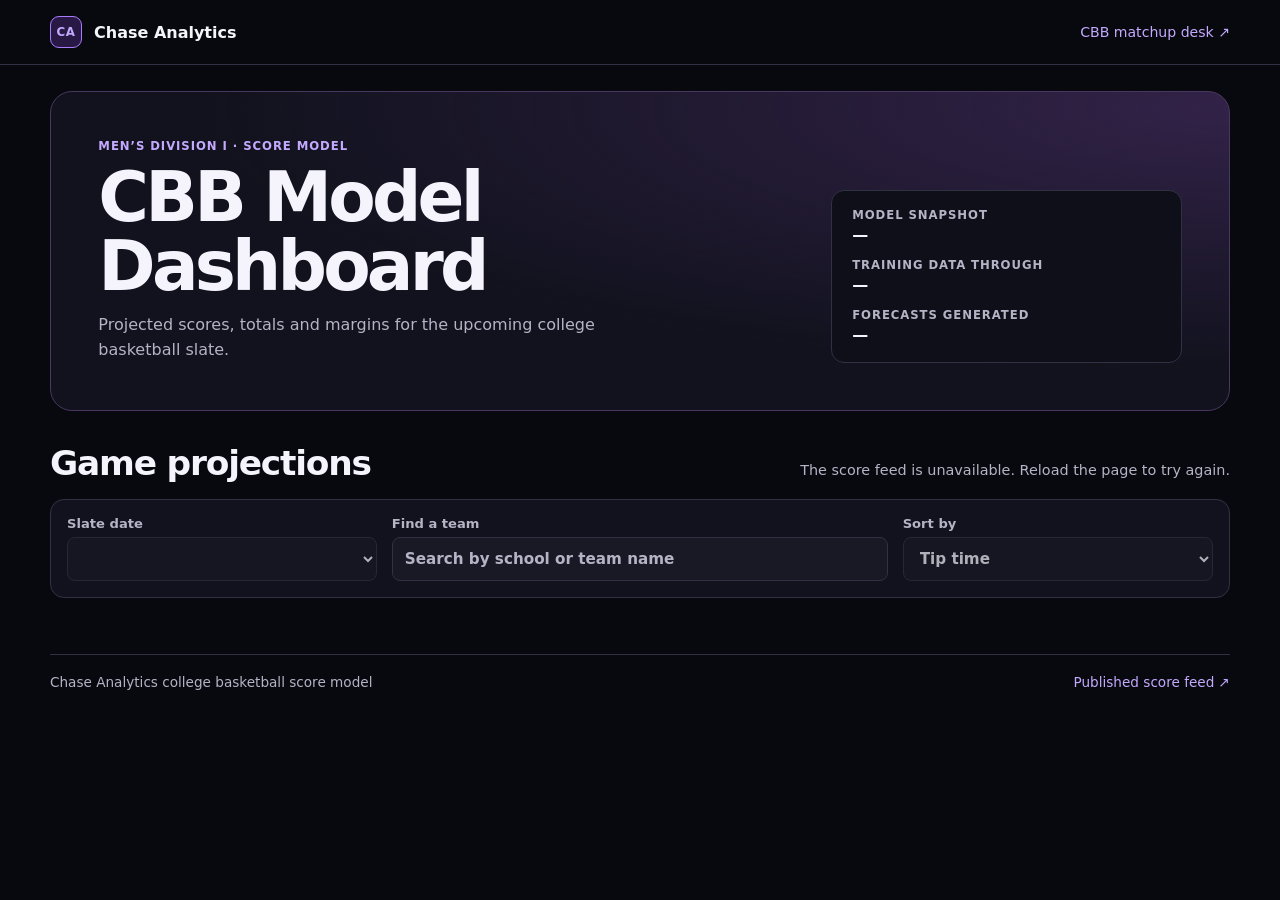
==== docs/index.html @ d7c50610 "Add standalone CBB model dashboard" ====
<!doctype html>
<html lang="en">
<head>
  <meta charset="utf-8">
  <meta name="viewport" content="width=device-width, initial-scale=1">
  <meta name="description" content="Chase Analytics men's college basketball score projections by slate date.">
  <title>CBB Model Dashboard | Chase Analytics</title>
  <link rel="stylesheet" href="./dashboard.css">
  <script type="module" src="./dashboard.js"></script>
</head>
<body>
  <header class="site-header">
    <div class="shell header-content">
      <a class="brand" href="https://chase-analytics.com/">
        <span class="brand-mark" aria-hidden="true">CA</span> Chase Analytics
      </a>
      <a class="header-link" href="https://chase-analytics.com/cbb/">CBB matchup desk <span aria-hidden="true">↗</span></a>
    </div>
  </header>

  <main class="shell">
    <section class="hero" aria-labelledby="page-title">
      <div>
        <p class="eyebrow">Men’s Division I · Score model</p>
        <h1 id="page-title">CBB Model<br class="hero-break"> Dashboard</h1>
        <p class="hero-description">Projected scores, totals and margins for the upcoming college basketball slate.</p>
      </div>
      <dl class="snapshot">
        <div><dt>Model snapshot</dt><dd id="snapshot-date">—</dd></div>
        <div><dt>Training data through</dt><dd id="training-date">—</dd></div>
        <div><dt>Forecasts generated</dt><dd id="generated-time">—</dd></div>
      </dl>
    </section>

    <section class="board" aria-labelledby="board-title">
      <div class="board-heading">
        <h2 id="board-title">Game projections</h2>
        <p id="board-status" role="status">Loading the published score feed…</p>
      </div>
      <noscript><p>Enable JavaScript to view the published score feed.</p></noscript>

      <fieldset class="filters" id="filters" disabled>
        <legend class="sr-only">Filter game projections</legend>
        <label for="slate-date">Slate date
          <select id="slate-date"></select>
        </label>
        <label for="team-search">Find a team
          <input id="team-search" type="search" placeholder="Search by school or team name" autocomplete="off">
        </label>
        <label for="sort-order">Sort by
          <select id="sort-order">
            <option value="time">Tip time</option>
            <option value="margin">Largest model margin</option>
            <option value="total">Highest projected total</option>
          </select>
        </label>
      </fieldset>

      <div class="games" id="games"></div>
    </section>
  </main>

  <footer class="shell site-footer">
    <p id="method-note">Chase Analytics college basketball score model</p>
    <a href="https://github.com/Alphakiller1/cbb-model-board">Published score feed <span aria-hidden="true">↗</span></a>
  </footer>

  <template id="game-card">
    <article class="game">
      <time class="tip"></time>
      <h3 class="sr-only"></h3>
      <div class="teams">
        <div class="team" data-side="away">
          <div class="logo"><img alt="" width="34" height="34" loading="lazy" decoding="async"></div>
          <div><div class="team-name"></div><div class="team-record"></div></div>
          <strong class="score"></strong>
        </div>
        <div class="team" data-side="home">
          <div class="logo"><img alt="" width="34" height="34" loading="lazy" decoding="async"></div>
          <div><div class="team-name"></div><div class="team-record"></div></div>
          <strong class="score"></strong>
        </div>
      </div>
      <dl class="game-summary">
        <div><dt>Projected total</dt><dd class="total"></dd></div>
        <div><dt>Model margin</dt><dd class="margin"></dd></div>
      </dl>
      <a class="matchup-link">Explore matchup <span aria-hidden="true">↗</span></a>
    </article>
  </template>
</body>
</html>
---- docs/dashboard.css ----
:root {
  color-scheme: dark;
  --background: #08090f;
  --surface: #11121d;
  --raised: #181925;
  --line: #303142;
  --text: #f5f4fc;
  --muted: #b5b3c5;
  --accent: #c4aaff;
  font-family: "DM Sans", system-ui, -apple-system, sans-serif;
  color: var(--text);
  background: var(--background);
}

*, *::before, *::after { box-sizing: border-box; }
body { margin: 0; }
a { color: var(--accent); text-decoration: none; }
a:hover { text-decoration: underline; }
:focus-visible { outline: 2px solid var(--accent); outline-offset: 3px; }
button, input, select { font: inherit; }
h1, h2, h3, p, dl, dd { margin: 0; }

.shell { width: min(1180px, calc(100% - 3rem)); margin-inline: auto; }
.site-header { border-bottom: 1px solid var(--line); }
.header-content {
  display: flex;
  align-items: center;
  justify-content: space-between;
  gap: 1rem;
  min-height: 4rem;
}
.brand { display: flex; align-items: center; gap: .75rem; color: var(--text); font-weight: 750; }
.brand-mark {
  display: grid;
  place-items: center;
  width: 2rem;
  height: 2rem;
  border: 1px solid #a97bff;
  border-radius: 9px;
  color: var(--accent);
  background: #271943;
  font-size: .74rem;
  letter-spacing: .04em;
}
.header-link { font-size: .88rem; }

.hero {
  display: grid;
  grid-template-columns: minmax(0, 1fr) minmax(16rem, .5fr);
  align-items: end;
  gap: 2rem;
  padding: clamp(1.45rem, 3.7vw, 3rem);
  margin: 1.6rem 0 2rem;
  border: 1px solid #493760;
  border-radius: 22px;
  background: radial-gradient(ellipse at 100% 5%, #322248 0%, transparent 62%), var(--surface);
}
.eyebrow, .tip, .snapshot dt, .game-summary dt {
  font-size: .73rem;
  font-weight: 700;
  letter-spacing: .08em;
  text-transform: uppercase;
}
.eyebrow, .tip { color: var(--accent); }
h1 {
  margin: .65rem 0 .8rem;
  font-size: clamp(2.2rem, 5.4vw, 4.4rem);
  line-height: .99;
  letter-spacing: -.055em;
}
.hero-description { max-width: 32rem; color: var(--muted); line-height: 1.55; }
.snapshot {
  display: grid;
  gap: .85rem;
  padding: 1.1rem 1.25rem;
  border: 1px solid var(--line);
  border-radius: 13px;
  background: #0e0f18;
}
.snapshot dt, .game-summary dt { color: var(--muted); }
.snapshot dd { margin-top: .2rem; font-weight: 650; font-variant-numeric: tabular-nums; }

.board-heading { display: flex; align-items: baseline; justify-content: space-between; gap: .6rem 1rem; flex-wrap: wrap; }
h2 { font-size: clamp(1.5rem, 3vw, 2.15rem); letter-spacing: -.035em; }
#board-status { color: var(--muted); font-size: .9rem; }
.filters {
  display: grid;
  grid-template-columns: minmax(0, 1fr) minmax(0, 1.6fr) minmax(0, 1fr);
  gap: .9rem;
  padding: 1rem;
  margin: 1rem 0;
  border: 1px solid var(--line);
  border-radius: 14px;
  background: var(--surface);
}
.filters label { color: var(--muted); font-size: .82rem; font-weight: 650; }
.filters input, .filters select {
  display: block;
  width: 100%;
  min-height: 2.75rem;
  padding: .6rem .75rem;
  margin-top: .35rem;
  border: 1px solid var(--line);
  border-radius: 8px;
  background: var(--raised);
  color: var(--text);
  font-size: .95rem;
}
.filters input::placeholder { color: var(--muted); }

.games { display: grid; grid-template-columns: repeat(3, minmax(0, 1fr)); gap: 1rem; }
.game {
  display: flex;
  flex-direction: column;
  gap: .85rem;
  min-width: 0;
  padding: 1rem;
  border: 1px solid var(--line);
  border-radius: 14px;
  background: var(--surface);
}
.teams { display: grid; gap: .65rem; }
.team { display: grid; grid-template-columns: auto minmax(0, 1fr) auto; align-items: center; gap: .6rem; }
.logo {
  display: grid;
  place-items: center;
  width: 2.4rem;
  height: 2.4rem;
  border-radius: 8px;
  background: #e8e7f1;
}
.logo img { object-fit: contain; }
.team-name { font-weight: 700; line-height: 1.2; overflow-wrap: anywhere; }
.team-record { color: var(--muted); margin-top: .15rem; font-size: .75rem; }
.score { font-size: 1.45rem; letter-spacing: -.025em; font-variant-numeric: tabular-nums; }
.game-summary {
  display: grid;
  grid-template-columns: .85fr 1.15fr;
  gap: .5rem;
  margin-top: auto;
  padding: .7rem;
  border-radius: 8px;
  background: var(--raised);
}
.game-summary dt { font-size: .65rem; letter-spacing: .045em; }
.game-summary dd { margin-top: .25rem; font-weight: 700; font-variant-numeric: tabular-nums; }
.matchup-link { align-self: start; font-size: .84rem; font-weight: 650; }
.site-footer {
  display: flex;
  flex-wrap: wrap;
  justify-content: space-between;
  gap: .75rem 1rem;
  padding: 1.2rem 0 2rem;
  margin-top: 2.5rem;
  border-top: 1px solid var(--line);
  color: var(--muted);
  font-size: .85rem;
}
.sr-only {
  position: absolute;
  width: 1px;
  height: 1px;
  margin: -1px;
  padding: 0;
  overflow: hidden;
  clip-path: inset(50%);
  white-space: nowrap;
}

@media (max-width: 960px) {
  .games { grid-template-columns: repeat(2, minmax(0, 1fr)); }
}

@media (max-width: 660px) {
  .shell { width: calc(100% - 2rem); }
  .hero { grid-template-columns: 1fr; gap: 1rem; margin: 1rem 0 1.5rem; }
  .hero-break { display: none; }
  .snapshot { grid-template-columns: 1fr 1fr; gap: .65rem .8rem; padding: .8rem; }
  .snapshot div:last-child { grid-column: 1 / -1; }
  .snapshot dt { font-size: .65rem; }
  .snapshot dd { font-size: .9rem; }
  .filters, .games { grid-template-columns: 1fr; }
  .filters input, .filters select { font-size: 1rem; }
}
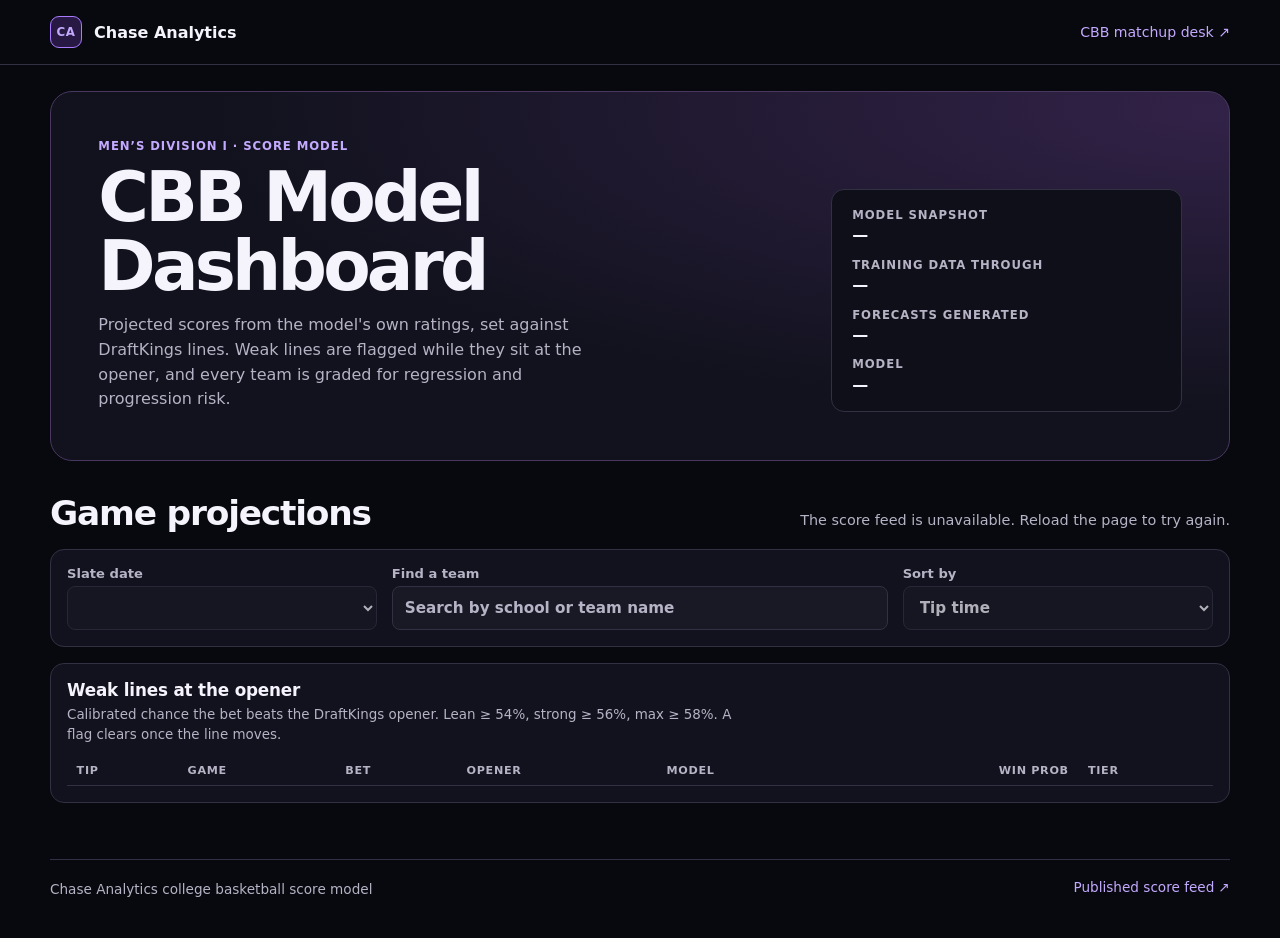
==== commit 2c74d67d: "Show v2 model lines, opener edges and regression risk on the dashboard Each game card now sets the m" ====
--- a/docs/index.html
+++ b/docs/index.html
@@ -3,7 +3,7 @@
 <head>
   <meta charset="utf-8">
   <meta name="viewport" content="width=device-width, initial-scale=1">
-  <meta name="description" content="Chase Analytics men's college basketball score projections by slate date.">
+  <meta name="description" content="Chase Analytics men's college basketball model: projections against DraftKings lines, opener edges, and regression and progression risk.">
   <title>CBB Model Dashboard | Chase Analytics</title>
   <link rel="stylesheet" href="./dashboard.css">
   <script type="module" src="./dashboard.js"></script>
@@ -23,12 +23,13 @@
       <div>
         <p class="eyebrow">Men’s Division I · Score model</p>
         <h1 id="page-title">CBB Model<br class="hero-break"> Dashboard</h1>
-        <p class="hero-description">Projected scores, totals and margins for the upcoming college basketball slate.</p>
+        <p class="hero-description">Projected scores from the model's own ratings, set against DraftKings lines. Weak lines are flagged while they sit at the opener, and every team is graded for regression and progression risk.</p>
       </div>
       <dl class="snapshot">
         <div><dt>Model snapshot</dt><dd id="snapshot-date">—</dd></div>
         <div><dt>Training data through</dt><dd id="training-date">—</dd></div>
         <div><dt>Forecasts generated</dt><dd id="generated-time">—</dd></div>
+        <div><dt>Model</dt><dd id="model-name">—</dd></div>
       </dl>
     </section>
 
@@ -52,16 +53,78 @@
             <option value="time">Tip time</option>
             <option value="margin">Largest model margin</option>
             <option value="total">Highest projected total</option>
+            <option value="edge">Strongest opener edge</option>
           </select>
         </label>
       </fieldset>
 
+      <section class="panel" id="weak-lines" aria-labelledby="weak-title" hidden>
+        <div class="panel-heading">
+          <h3 id="weak-title">Weak lines at the opener</h3>
+          <p class="panel-note">Calibrated chance the bet beats the DraftKings opener. Lean ≥ 54%, strong ≥ 56%, max ≥ 58%. A flag clears once the line moves.</p>
+        </div>
+        <div class="table-wrap">
+          <table class="data-table">
+            <thead><tr><th scope="col" class="col-tip">Tip</th><th scope="col">Game</th><th scope="col">Bet</th><th scope="col">Opener</th><th scope="col">Model</th><th scope="col" class="num">Win prob</th><th scope="col">Tier</th></tr></thead>
+            <tbody id="weak-rows"></tbody>
+          </table>
+        </div>
+        <p class="panel-empty" id="weak-empty" hidden>No line on this date is still at its opener with a flagged edge. Openers usually post the evening before.</p>
+      </section>
+
       <div class="games" id="games"></div>
+    </section>
+
+    <section class="board" id="risk" aria-labelledby="risk-title" hidden>
+      <div class="board-heading">
+        <h2 id="risk-title">Regression and progression</h2>
+        <p class="panel-note">Results is the opponent-adjusted margin per 100 possessions from actual points. Sustainable removes half of each game's three-point and free-throw make luck. Luck z is the gap in units of its sampling noise. Market vs model is the average of the DraftKings line minus the model's projection in the team's games, in points.</p>
+      </div>
+      <div class="risk-grid">
+        <div class="panel">
+          <h3>Regression risk</h3>
+          <p class="panel-note">Results ahead of the process. Expect the scoring margin to fall.</p>
+          <div class="table-wrap">
+            <table class="data-table">
+              <thead><tr><th scope="col">Team</th><th scope="col" class="num">G</th><th scope="col" class="num">Results</th><th scope="col" class="num">Sustainable</th><th scope="col" class="num">Luck z</th><th scope="col" class="num">Market vs model</th></tr></thead>
+              <tbody id="regression-rows"></tbody>
+            </table>
+          </div>
+        </div>
+        <div class="panel">
+          <h3>Progression</h3>
+          <p class="panel-note">Process ahead of the results. Expect the scoring margin to rise.</p>
+          <div class="table-wrap">
+            <table class="data-table">
+              <thead><tr><th scope="col">Team</th><th scope="col" class="num">G</th><th scope="col" class="num">Results</th><th scope="col" class="num">Sustainable</th><th scope="col" class="num">Luck z</th><th scope="col" class="num">Market vs model</th></tr></thead>
+              <tbody id="progression-rows"></tbody>
+            </table>
+          </div>
+        </div>
+      </div>
+    </section>
+
+    <section class="board" id="record" aria-labelledby="record-title" hidden>
+      <div class="board-heading">
+        <h2 id="record-title">How the opener edges held up</h2>
+        <p class="panel-note">Picks graded on games the model never saw. Tiers were set on 2024 and 2025; 2026 is the untouched holdout. Break-even at −110 is 52.4%. Spreads against the closing line are listed to show why moved lines get no flag.</p>
+      </div>
+      <div class="panel">
+        <div class="table-wrap">
+          <table class="data-table">
+            <thead><tr><th scope="col">Line</th><th scope="col">Tier</th><th scope="col" class="num">2024</th><th scope="col" class="num">2025</th><th scope="col" class="num">2026 holdout</th></tr></thead>
+            <tbody id="record-rows"></tbody>
+          </table>
+        </div>
+      </div>
     </section>
   </main>
 
   <footer class="shell site-footer">
-    <p id="method-note">Chase Analytics college basketball score model</p>
+    <div class="footer-notes">
+      <p id="method-note">Chase Analytics college basketball score model</p>
+      <p id="edge-policy"></p>
+    </div>
     <a href="https://github.com/Alphakiller1/cbb-model-board">Published score feed <span aria-hidden="true">↗</span></a>
   </footer>
 
@@ -85,6 +148,11 @@
         <div><dt>Projected total</dt><dd class="total"></dd></div>
         <div><dt>Model margin</dt><dd class="margin"></dd></div>
       </dl>
+      <dl class="lines" hidden>
+        <div><dt>Spread</dt><dd><span class="line-market"></span><span class="line-model"></span></dd></div>
+        <div><dt>Total</dt><dd><span class="total-market"></span><span class="total-model"></span></dd></div>
+      </dl>
+      <p class="edge-flags"></p>
       <a class="matchup-link">Explore matchup <span aria-hidden="true">↗</span></a>
     </article>
   </template>
--- a/docs/dashboard.css
+++ b/docs/dashboard.css
@@ -7,6 +7,9 @@
   --text: #f5f4fc;
   --muted: #b5b3c5;
   --accent: #c4aaff;
+  --good: #7fdca6;
+  --bad: #ff9a8f;
+  --gold: #e8c24a;
   font-family: "DM Sans", system-ui, -apple-system, sans-serif;
   color: var(--text);
   background: var(--background);
@@ -156,6 +159,81 @@
   color: var(--muted);
   font-size: .85rem;
 }
+.lines {
+  display: grid;
+  grid-template-columns: 1fr 1fr;
+  gap: .5rem;
+  padding: .6rem .7rem;
+  border: 1px solid var(--line);
+  border-radius: 8px;
+}
+.lines dt { color: var(--muted); font-size: .65rem; font-weight: 700; letter-spacing: .045em; text-transform: uppercase; }
+.lines dd { display: grid; gap: .1rem; margin-top: .25rem; font-size: .82rem; font-variant-numeric: tabular-nums; }
+.line-model, .total-model { color: var(--accent); font-weight: 650; }
+.edge-flags { display: grid; gap: .35rem; font-size: .82rem; }
+.edge-flags:empty { display: none; }
+.edge-flag { display: flex; align-items: center; gap: .45rem; flex-wrap: wrap; font-weight: 650; font-variant-numeric: tabular-nums; }
+.edge-move { color: var(--muted); }
+.edge-move.toward { color: var(--good); }
+
+.pill {
+  display: inline-block;
+  padding: .05rem .55rem;
+  border: 1px solid currentColor;
+  border-radius: 999px;
+  font-size: .7rem;
+  font-weight: 750;
+  letter-spacing: .05em;
+  text-transform: uppercase;
+  line-height: 1.5;
+}
+.pill-max { color: var(--good); background: #10271c; }
+.pill-strong { color: var(--good); }
+.pill-lean { color: var(--muted); }
+
+.panel {
+  display: grid;
+  gap: .75rem;
+  min-width: 0;
+  padding: 1rem;
+  margin: 0 0 1rem;
+  border: 1px solid var(--line);
+  border-radius: 14px;
+  background: var(--surface);
+}
+.panel-heading { display: grid; gap: .3rem; }
+.panel h3 { font-size: 1.05rem; letter-spacing: -.01em; }
+.panel-note { color: var(--muted); font-size: .84rem; line-height: 1.5; max-width: 78ch; }
+.panel-empty { color: var(--muted); font-size: .88rem; }
+.board + .board { margin-top: 2.5rem; }
+.board > .board-heading { margin-bottom: 1rem; }
+.risk-grid { display: grid; grid-template-columns: repeat(2, minmax(0, 1fr)); gap: 1rem; }
+.risk-grid .panel { margin: 0; }
+.table-wrap { overflow-x: auto; }
+.data-table { width: 100%; border-collapse: collapse; font-size: .84rem; font-variant-numeric: tabular-nums; }
+.data-table th {
+  padding: .45rem .6rem;
+  border-bottom: 1px solid var(--line);
+  color: var(--muted);
+  font-size: .7rem;
+  font-weight: 700;
+  letter-spacing: .06em;
+  text-align: left;
+  text-transform: uppercase;
+  white-space: nowrap;
+}
+.data-table td { padding: .5rem .6rem; border-bottom: 1px solid #1f2030; }
+.data-table tbody tr:last-child td { border-bottom: 0; }
+.data-table .num { text-align: right; white-space: nowrap; }
+.data-table .nowrap { white-space: nowrap; }
+.data-table .strong { font-weight: 700; }
+.data-table .game-cell { min-width: 9.5rem; }
+#risk > .board-heading, #record > .board-heading { flex-direction: column; align-items: flex-start; }
+.good { color: var(--good); }
+.bad { color: var(--bad); }
+.muted { color: var(--muted); }
+.footer-notes { display: grid; gap: .4rem; max-width: 78ch; line-height: 1.5; }
+
 .sr-only {
   position: absolute;
   width: 1px;
@@ -169,6 +247,7 @@
 
 @media (max-width: 960px) {
   .games { grid-template-columns: repeat(2, minmax(0, 1fr)); }
+  .risk-grid { grid-template-columns: 1fr; }
 }
 
 @media (max-width: 660px) {
@@ -176,7 +255,7 @@
   .hero { grid-template-columns: 1fr; gap: 1rem; margin: 1rem 0 1.5rem; }
   .hero-break { display: none; }
   .snapshot { grid-template-columns: 1fr 1fr; gap: .65rem .8rem; padding: .8rem; }
-  .snapshot div:last-child { grid-column: 1 / -1; }
+  .col-tip { display: none; }
   .snapshot dt { font-size: .65rem; }
   .snapshot dd { font-size: .9rem; }
   .filters, .games { grid-template-columns: 1fr; }
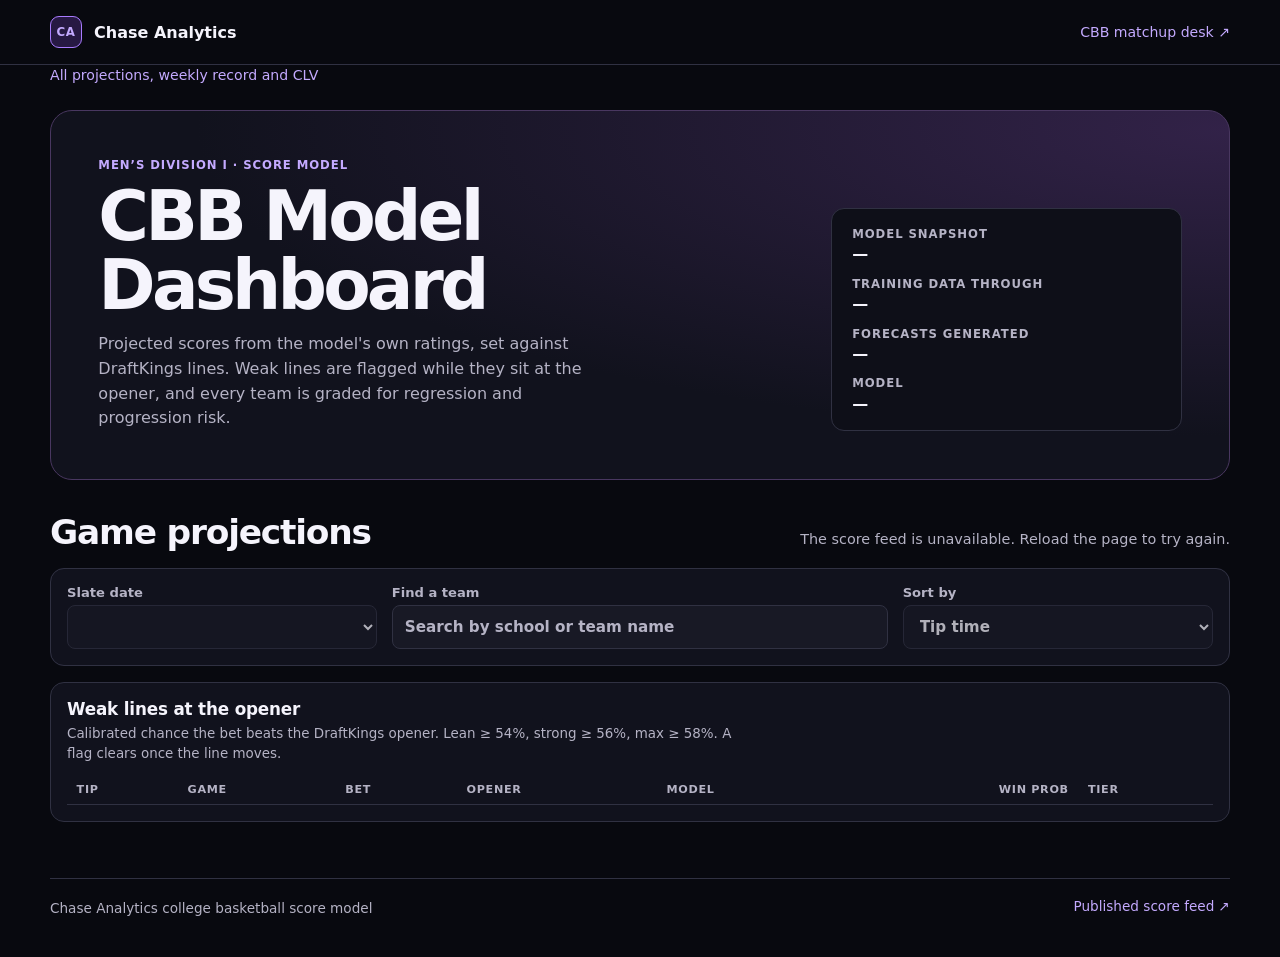
==== commit 09668cea: "Refresh CBB Model Center scores" ====
--- a/docs/index.html
+++ b/docs/index.html
@@ -19,6 +19,7 @@
   </header>
 
   <main class="shell">
+<p><a class="header-link" href="./tracking/">All projections, weekly record and CLV</a></p>
     <section class="hero" aria-labelledby="page-title">
       <div>
         <p class="eyebrow">Men’s Division I · Score model</p>
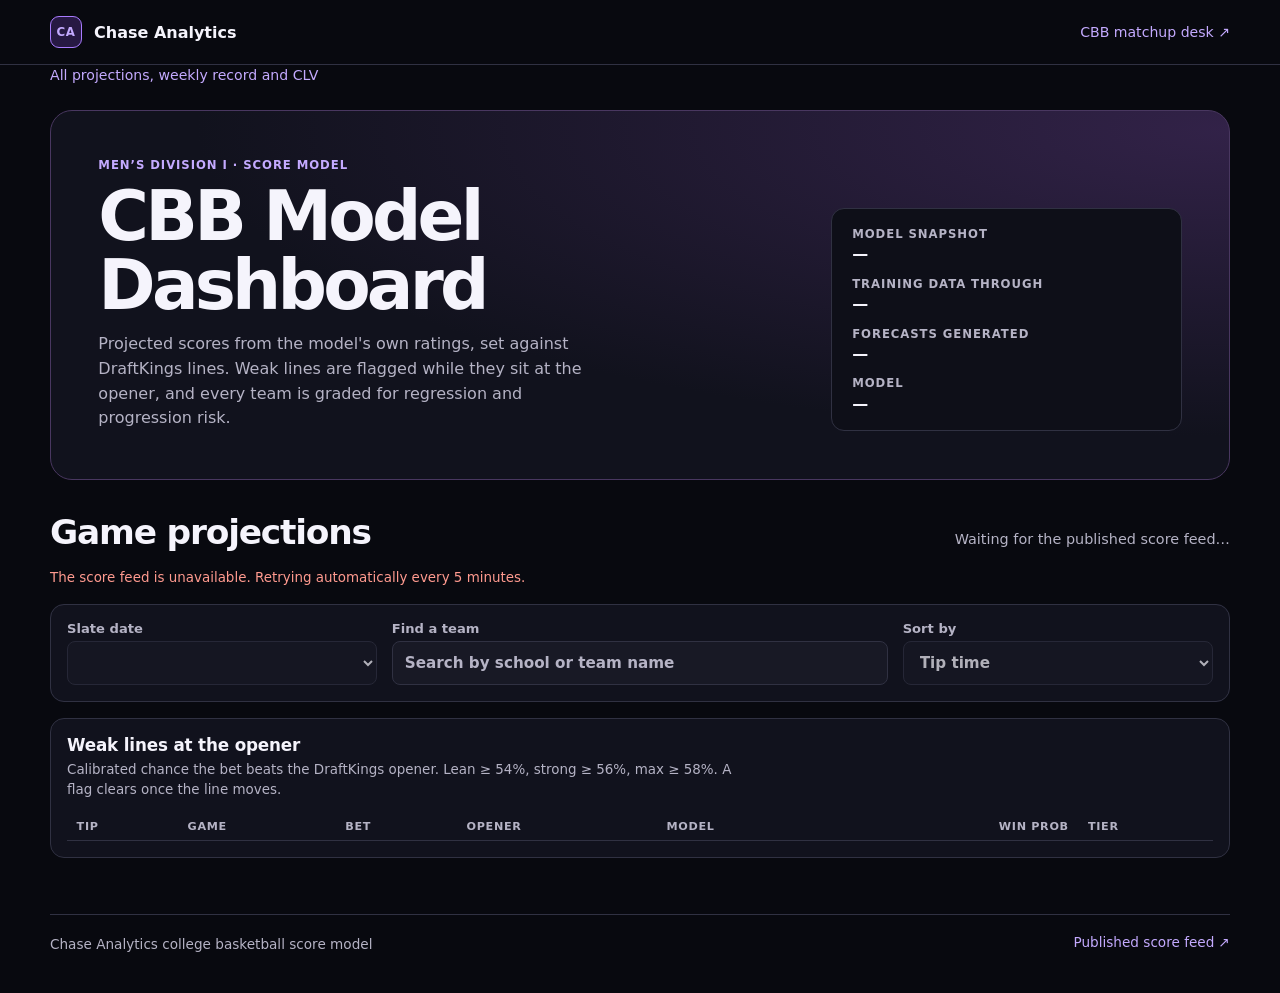
==== commit 8b755b53: "Refresh the CBB dashboard automatically and expose stale forecasts" ====
--- a/docs/index.html
+++ b/docs/index.html
@@ -6,7 +6,7 @@
   <meta name="description" content="Chase Analytics men's college basketball model: projections against DraftKings lines, opener edges, and regression and progression risk.">
   <title>CBB Model Dashboard | Chase Analytics</title>
   <link rel="stylesheet" href="./dashboard.css">
-  <script type="module" src="./dashboard.js"></script>
+  <script type="module" src="./dashboard.js?v=20261119"></script>
 </head>
 <body>
   <header class="site-header">
@@ -39,6 +39,7 @@
         <h2 id="board-title">Game projections</h2>
         <p id="board-status" role="status">Loading the published score feed…</p>
       </div>
+      <p class="panel-note" id="refresh-status" role="status" aria-live="polite">Checking the latest forecasts…</p>
       <noscript><p>Enable JavaScript to view the published score feed.</p></noscript>
 
       <fieldset class="filters" id="filters" disabled>
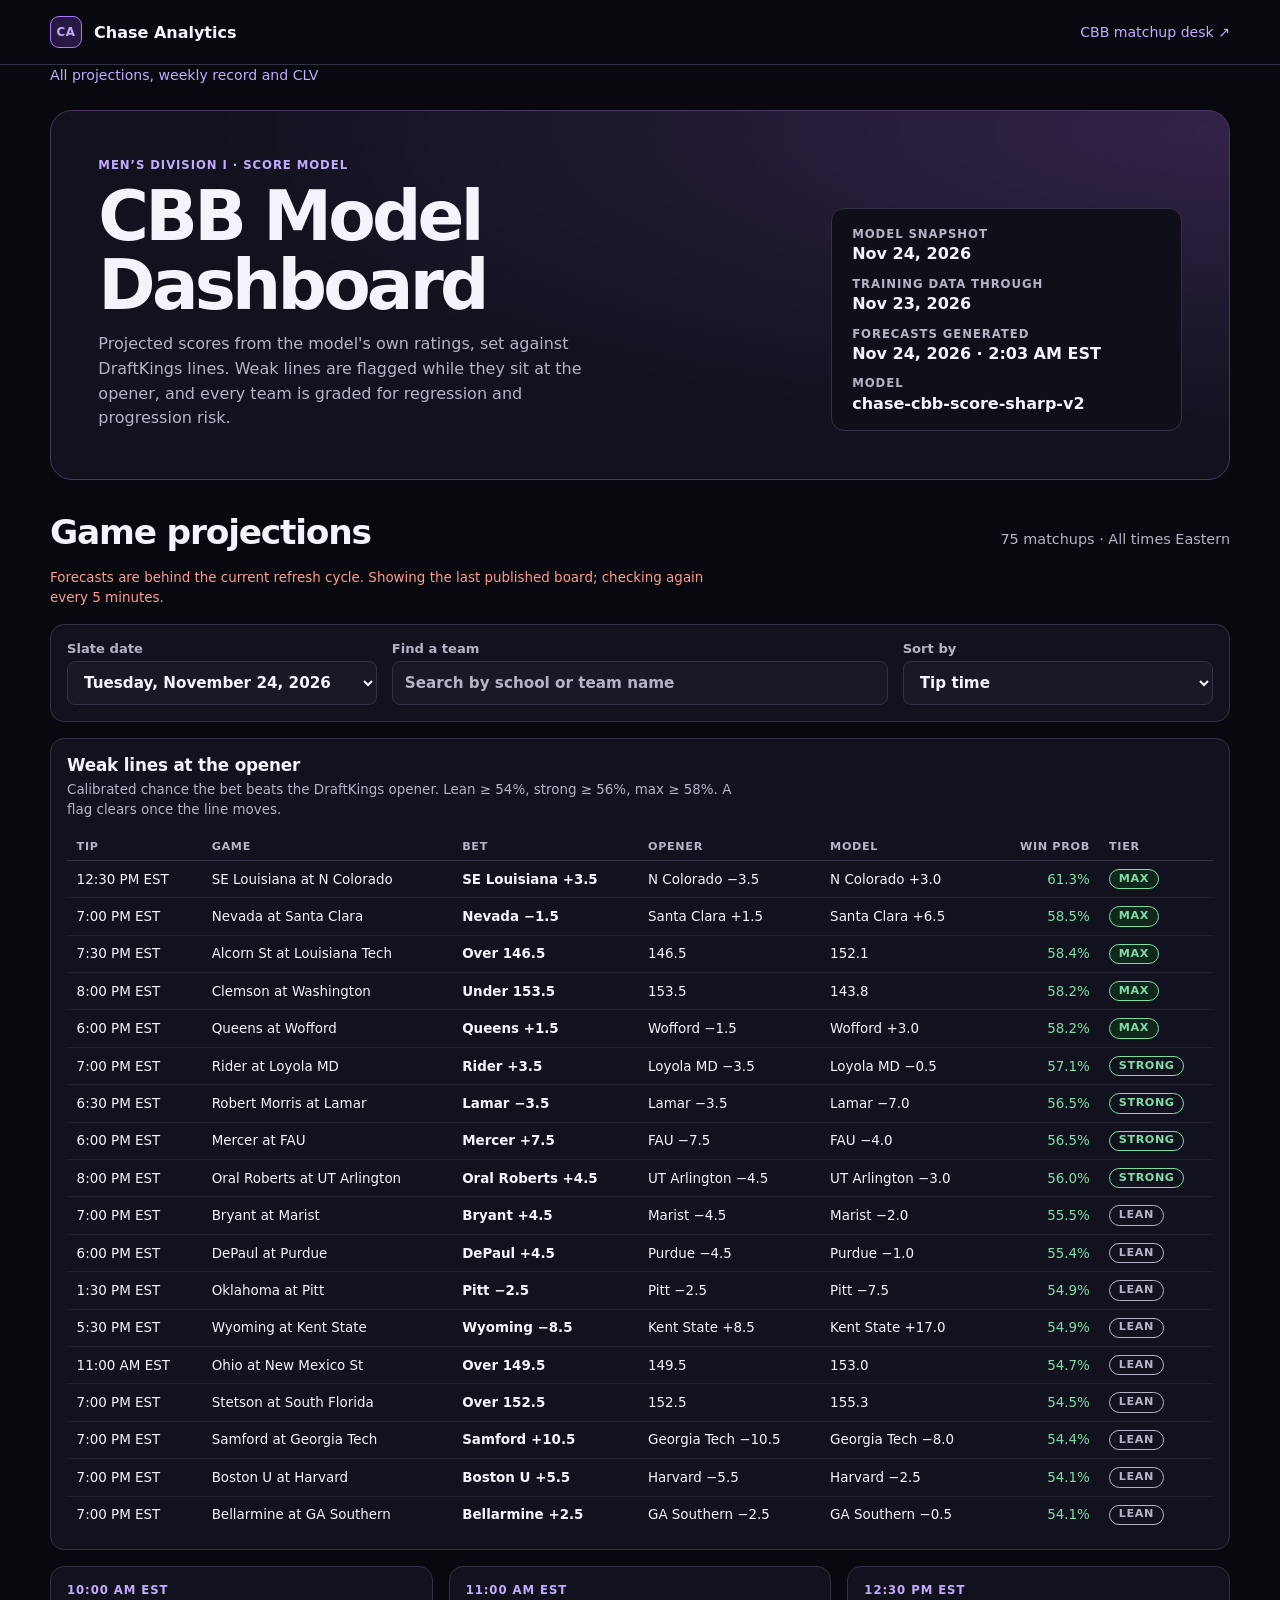
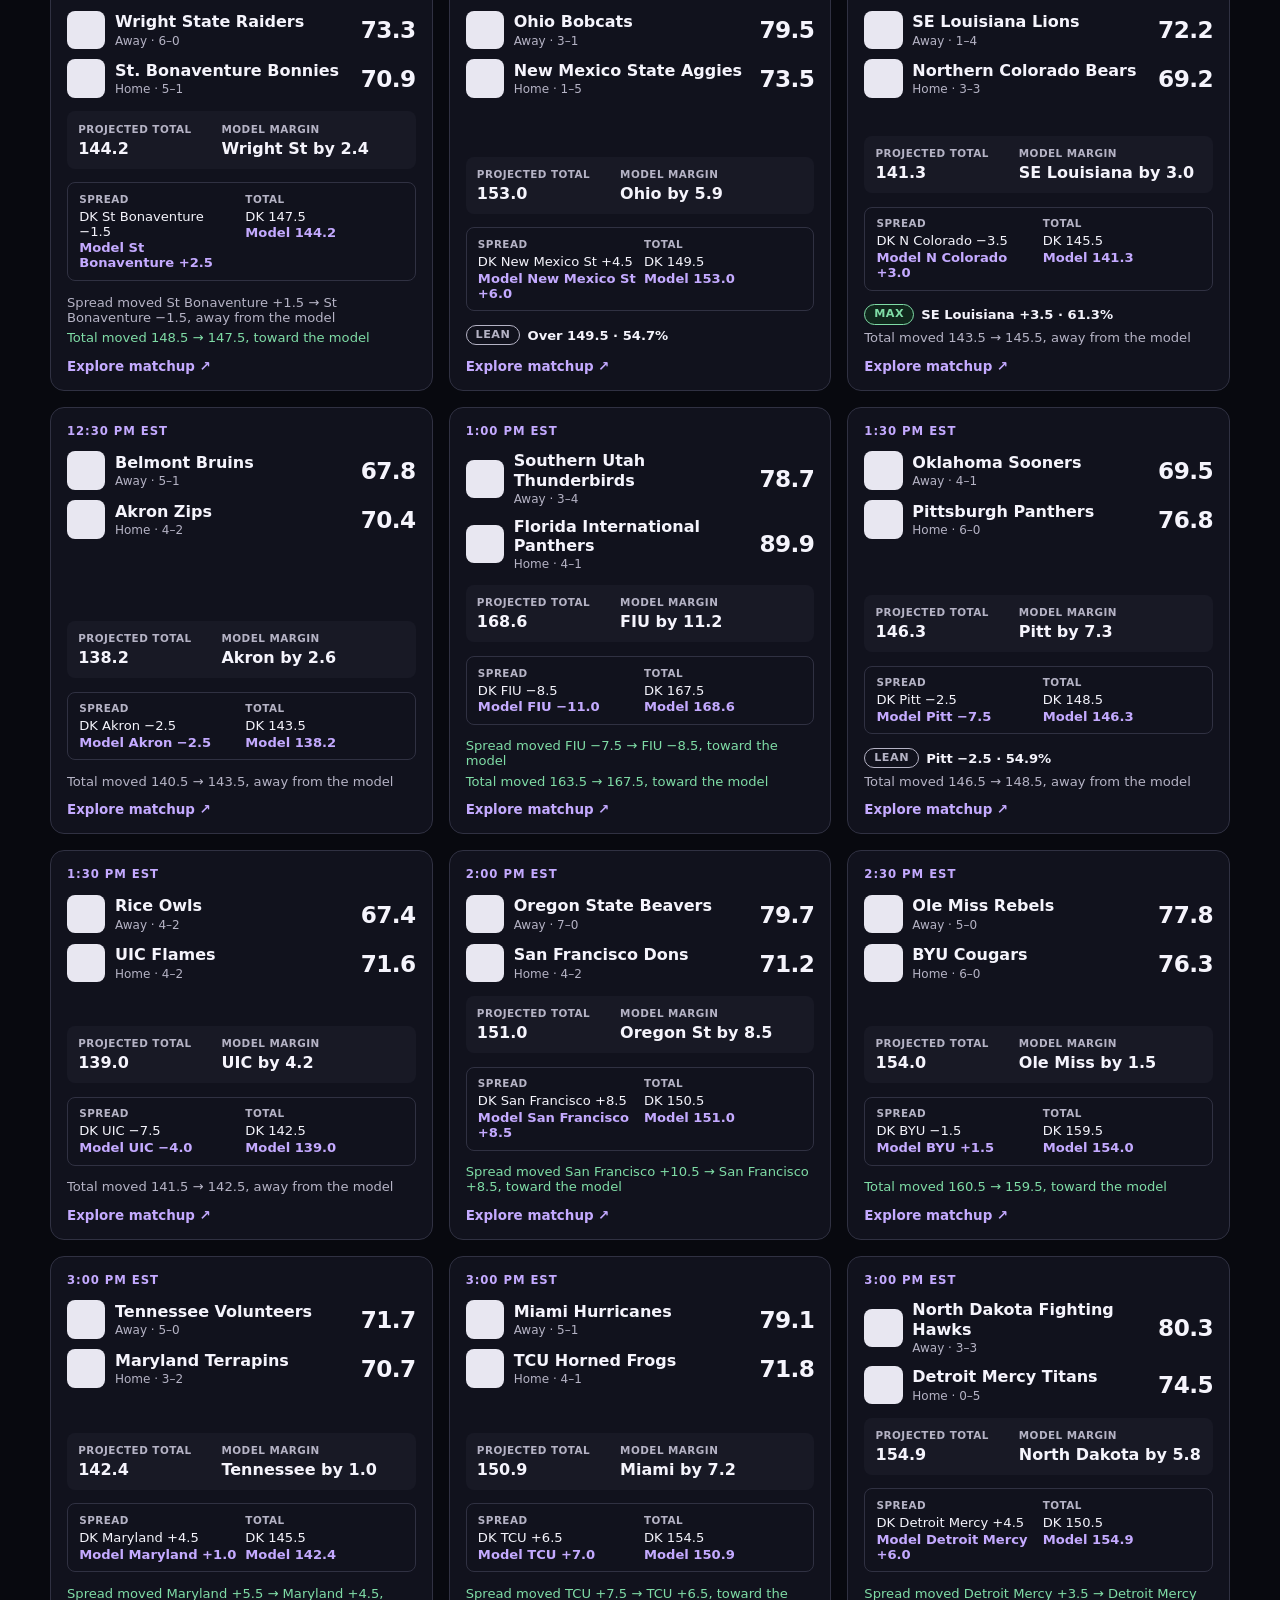
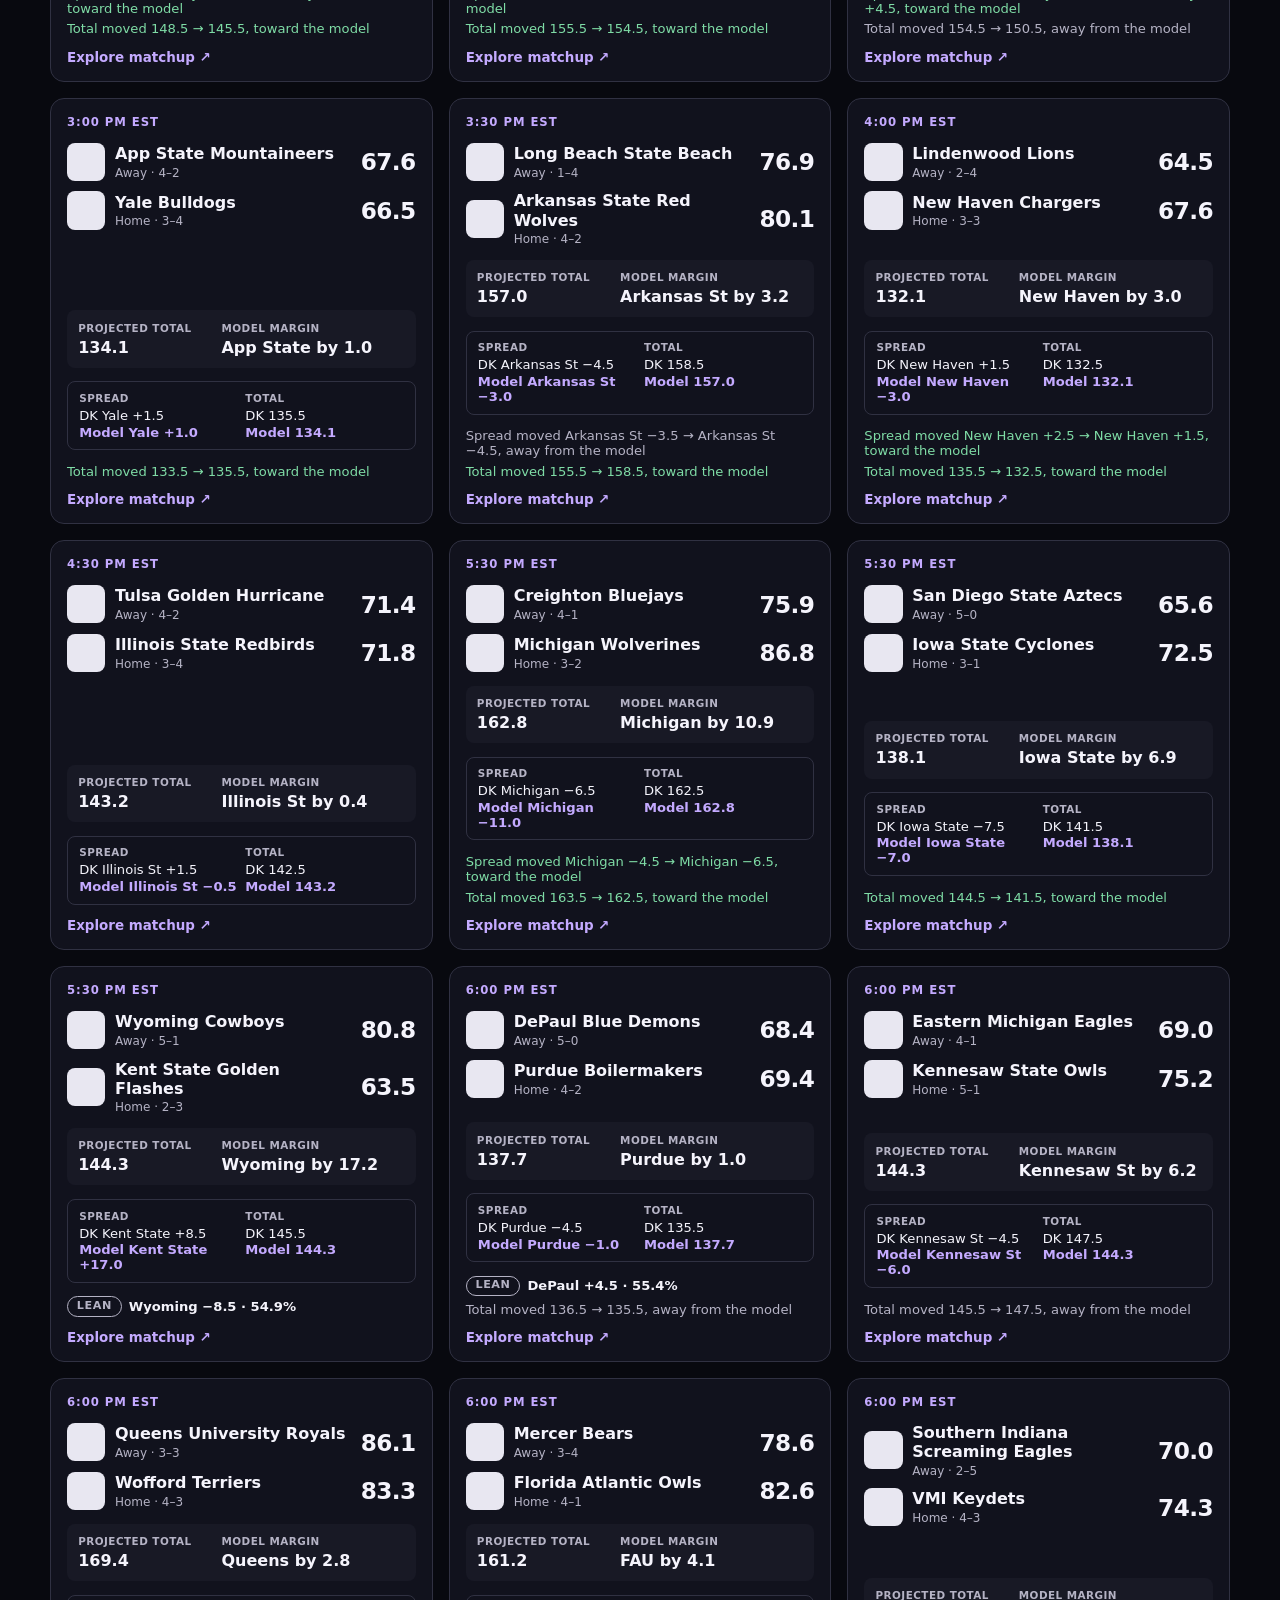
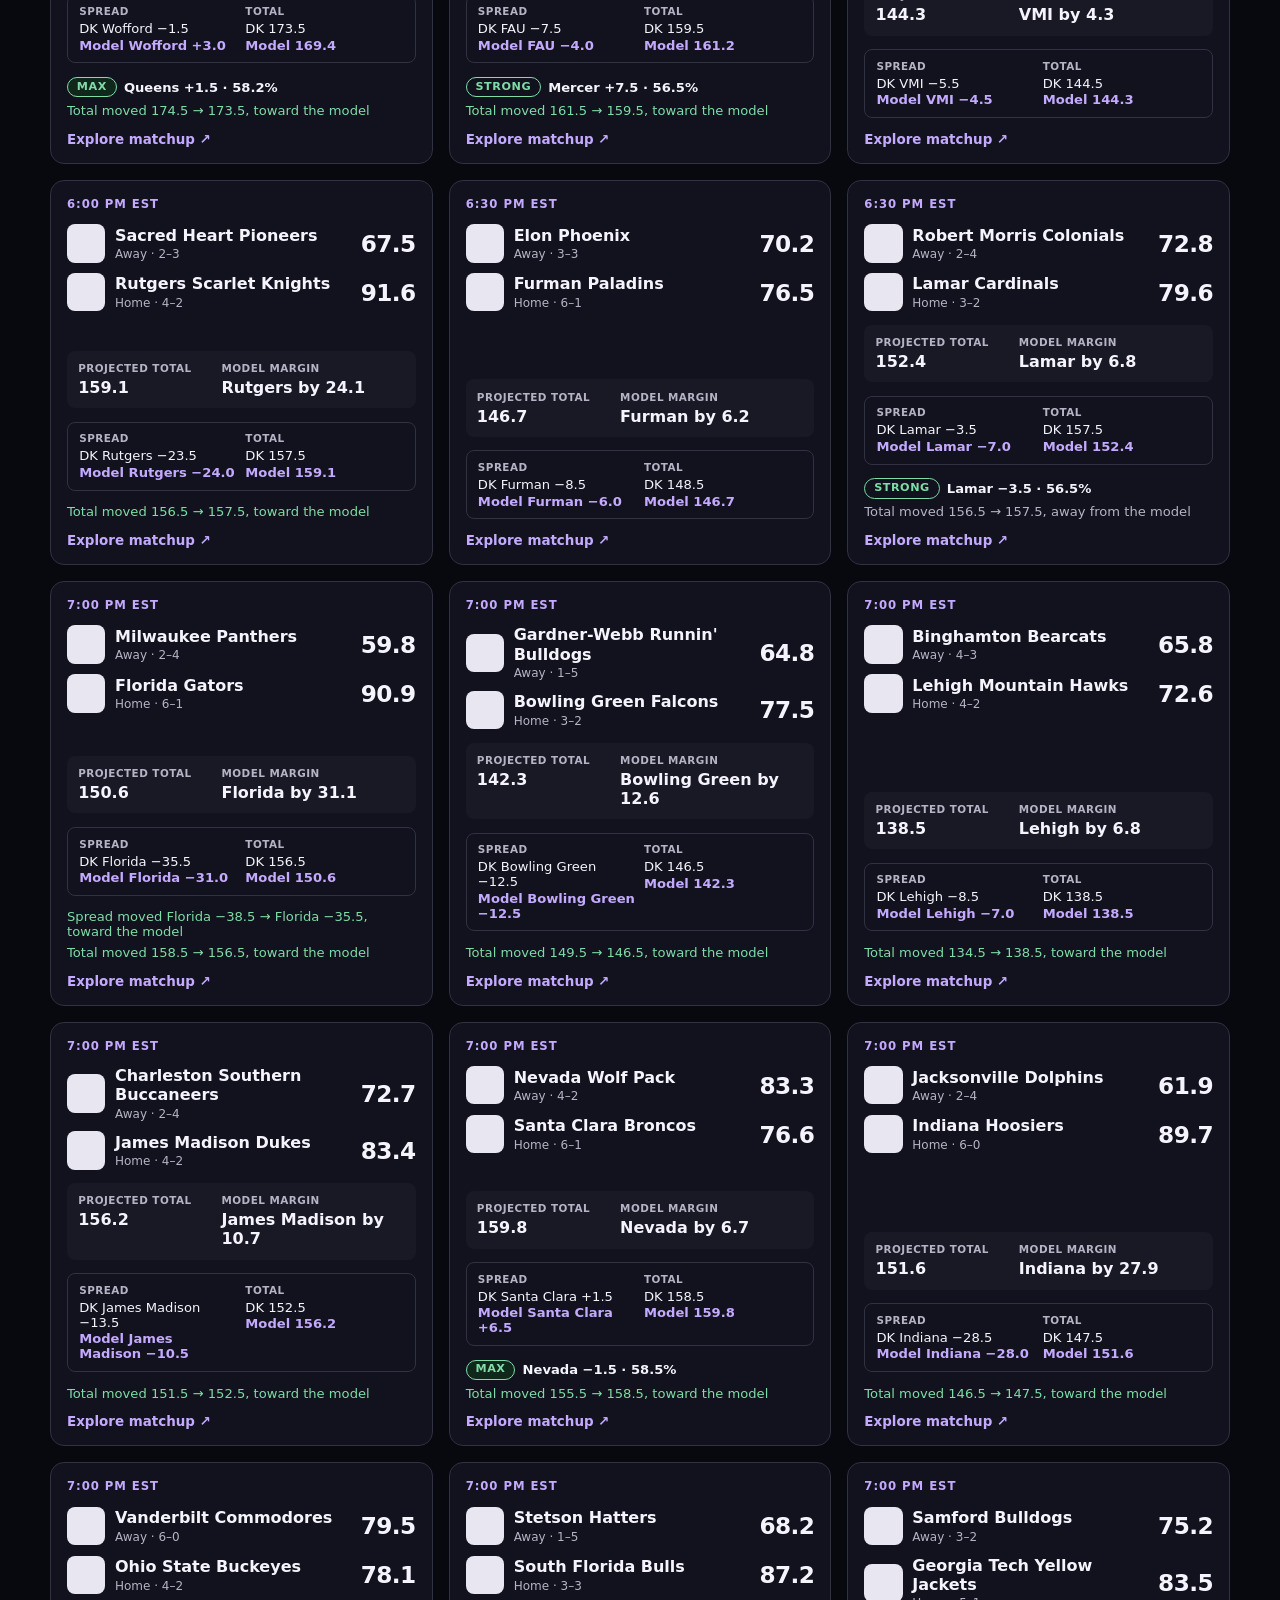
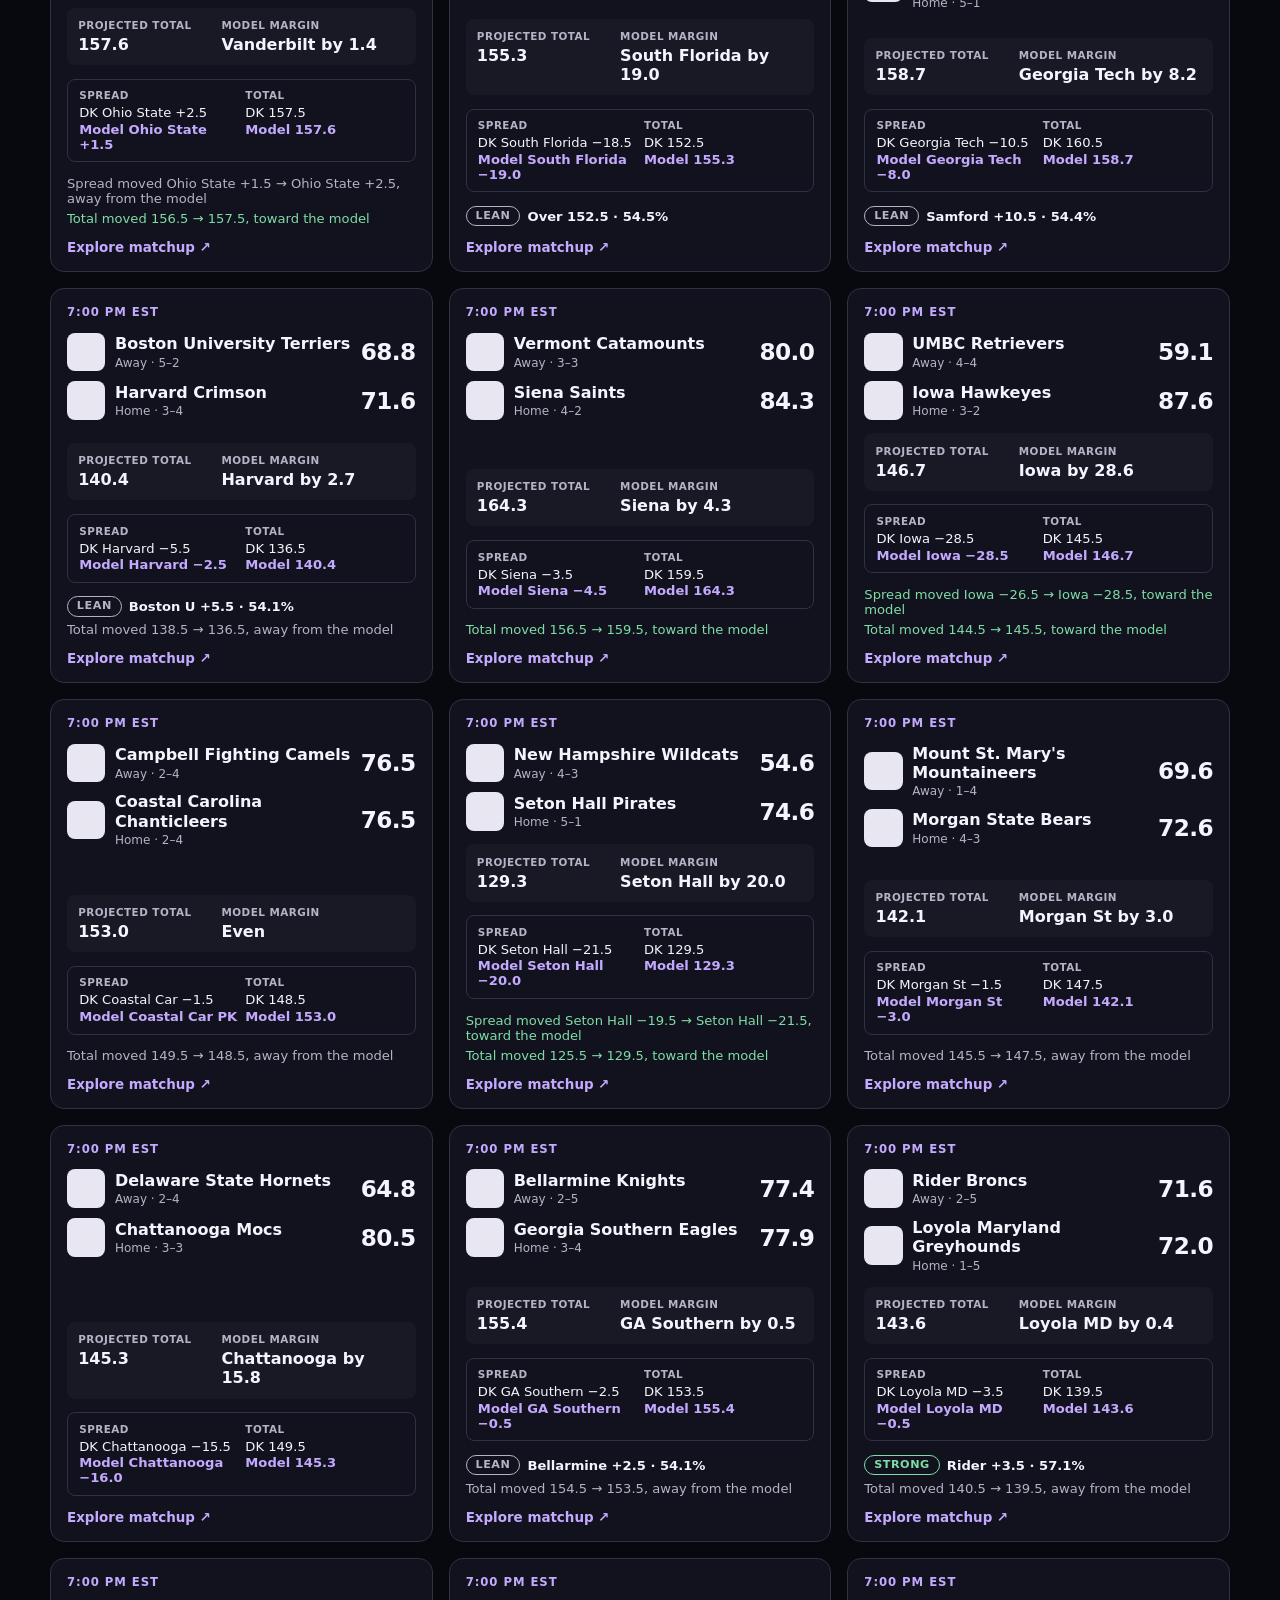
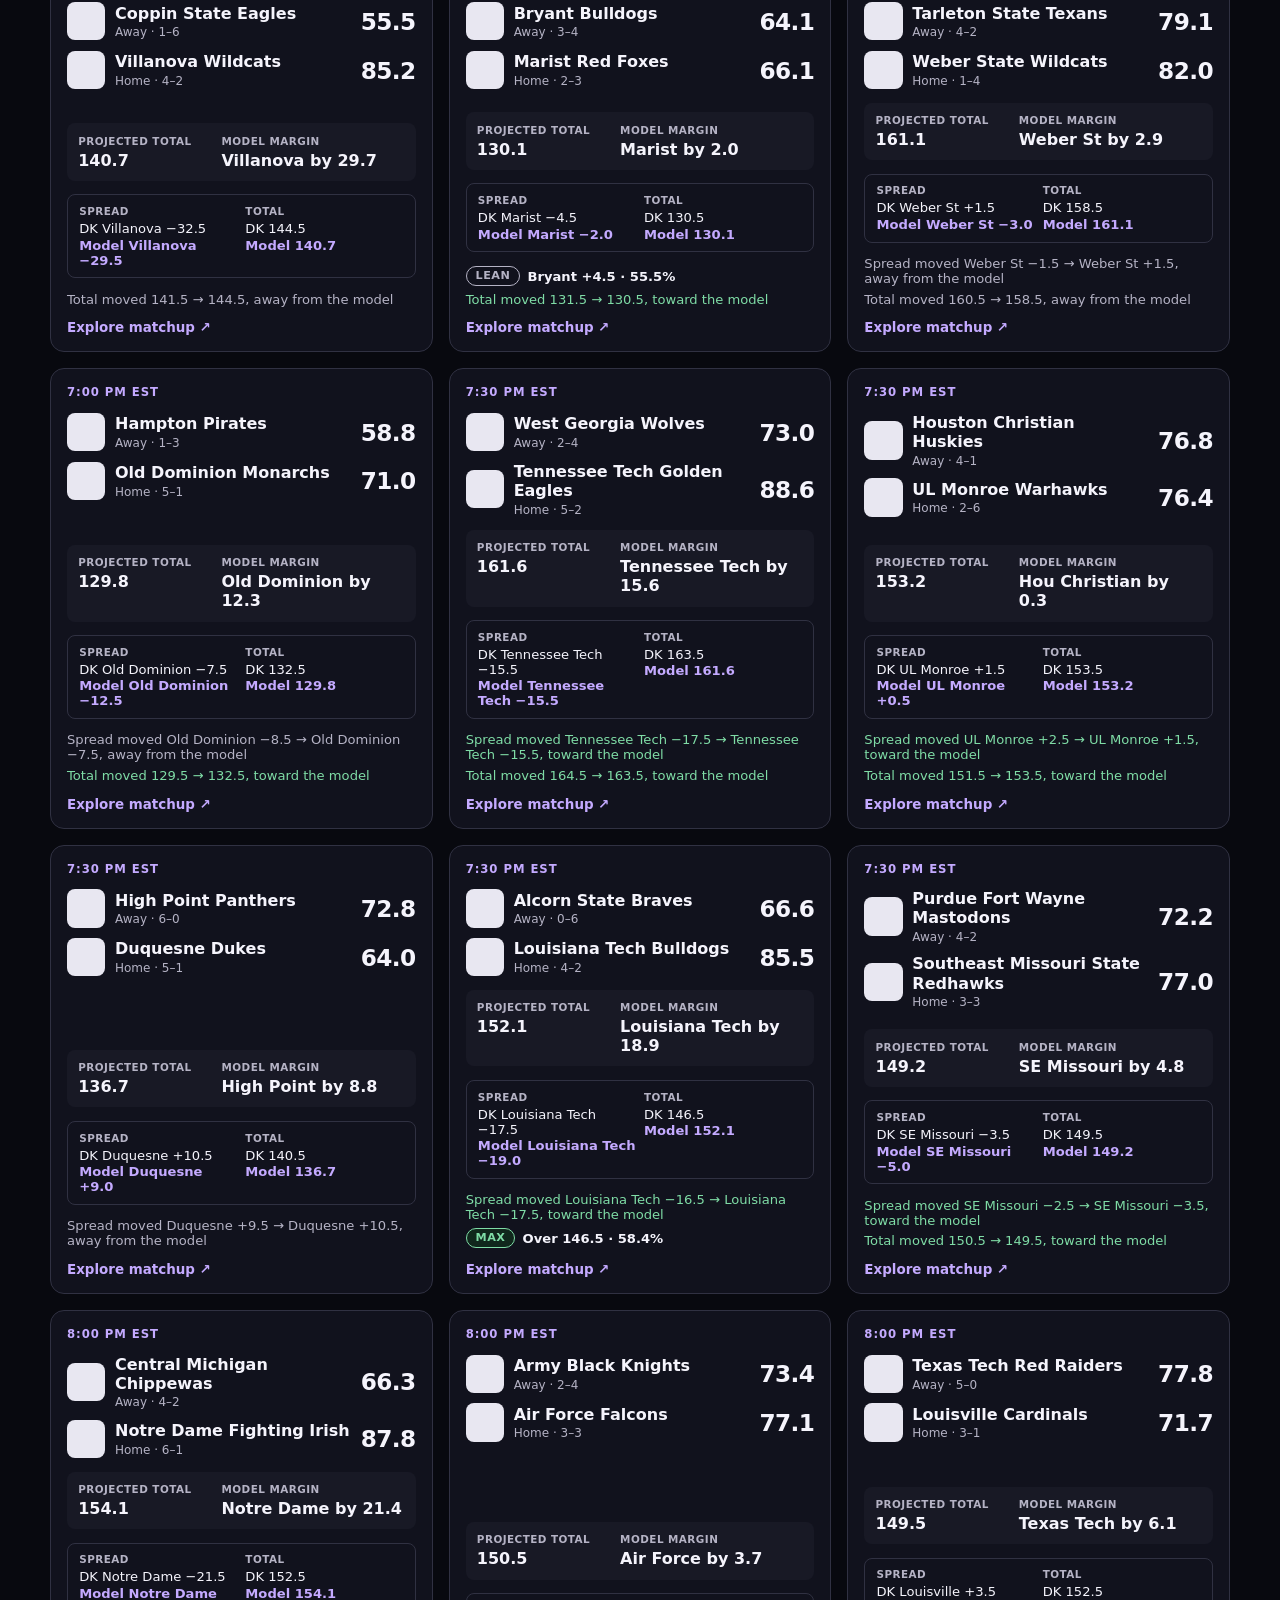
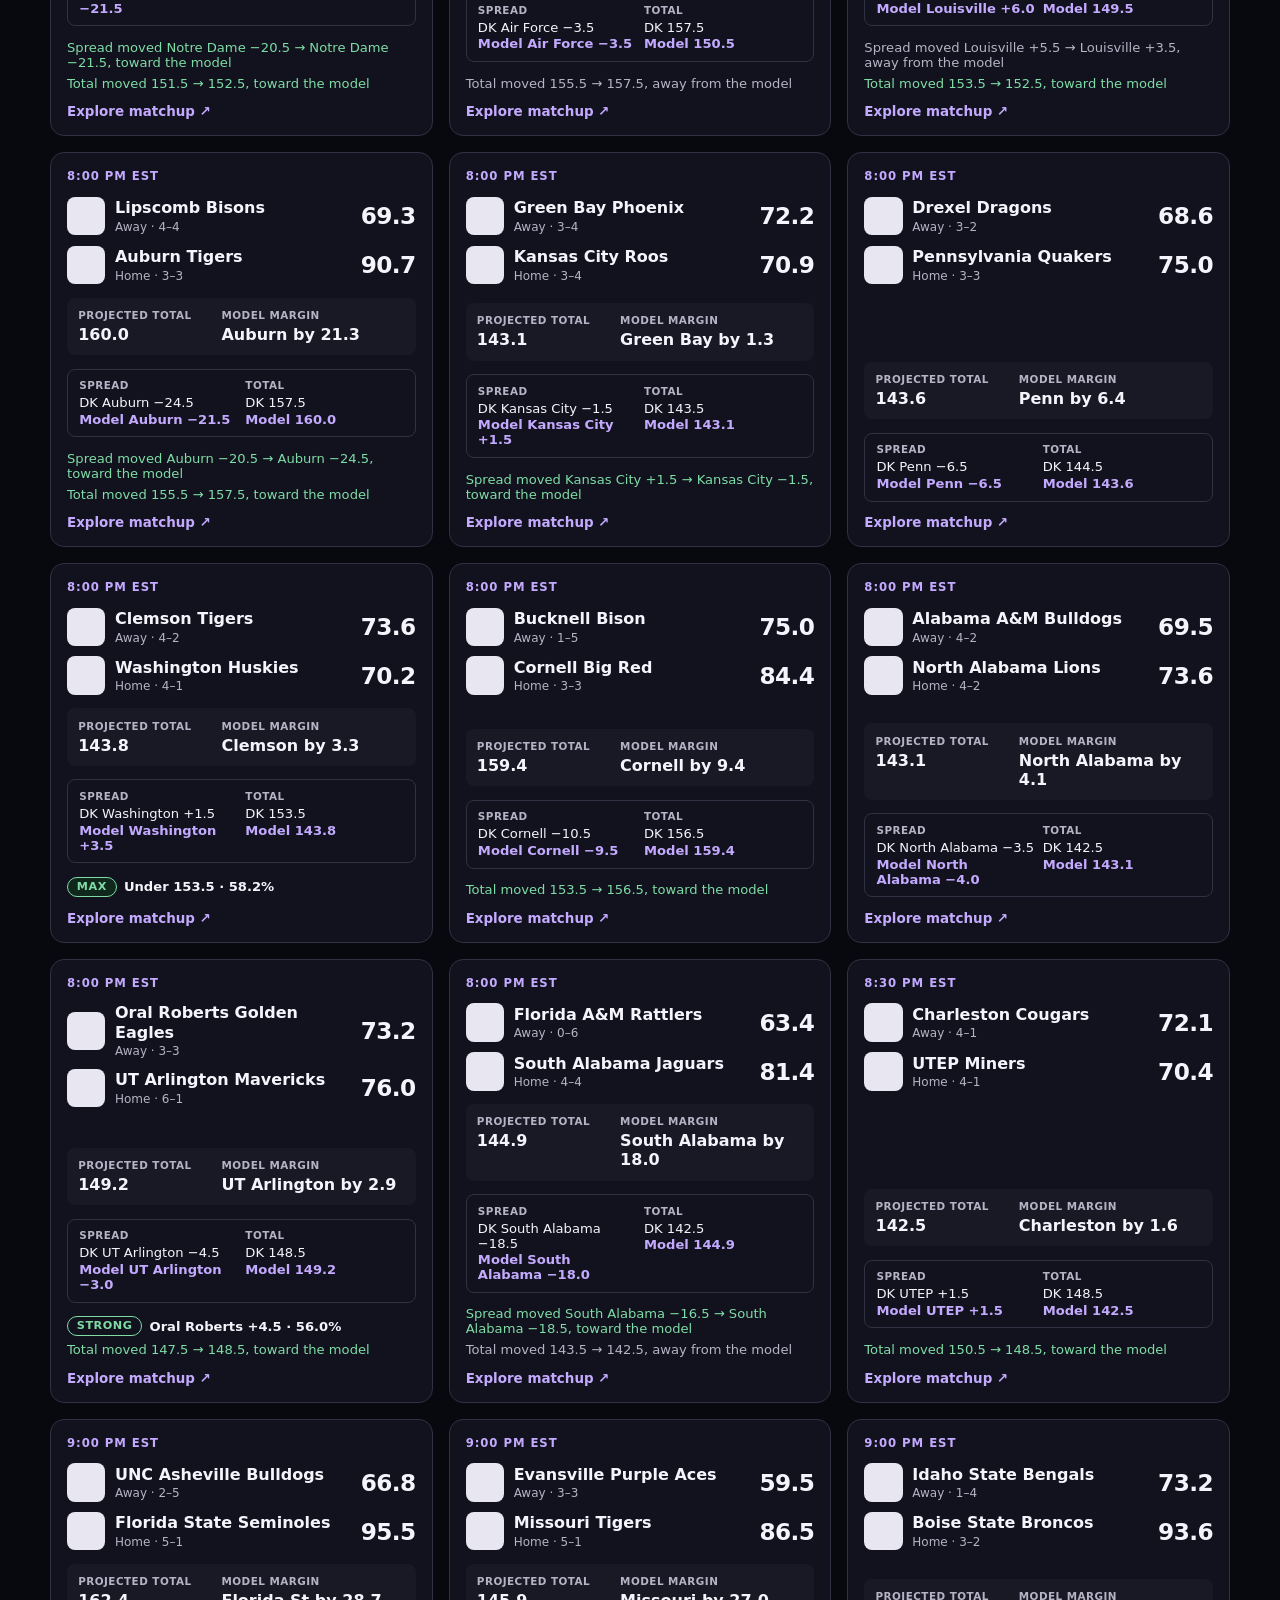
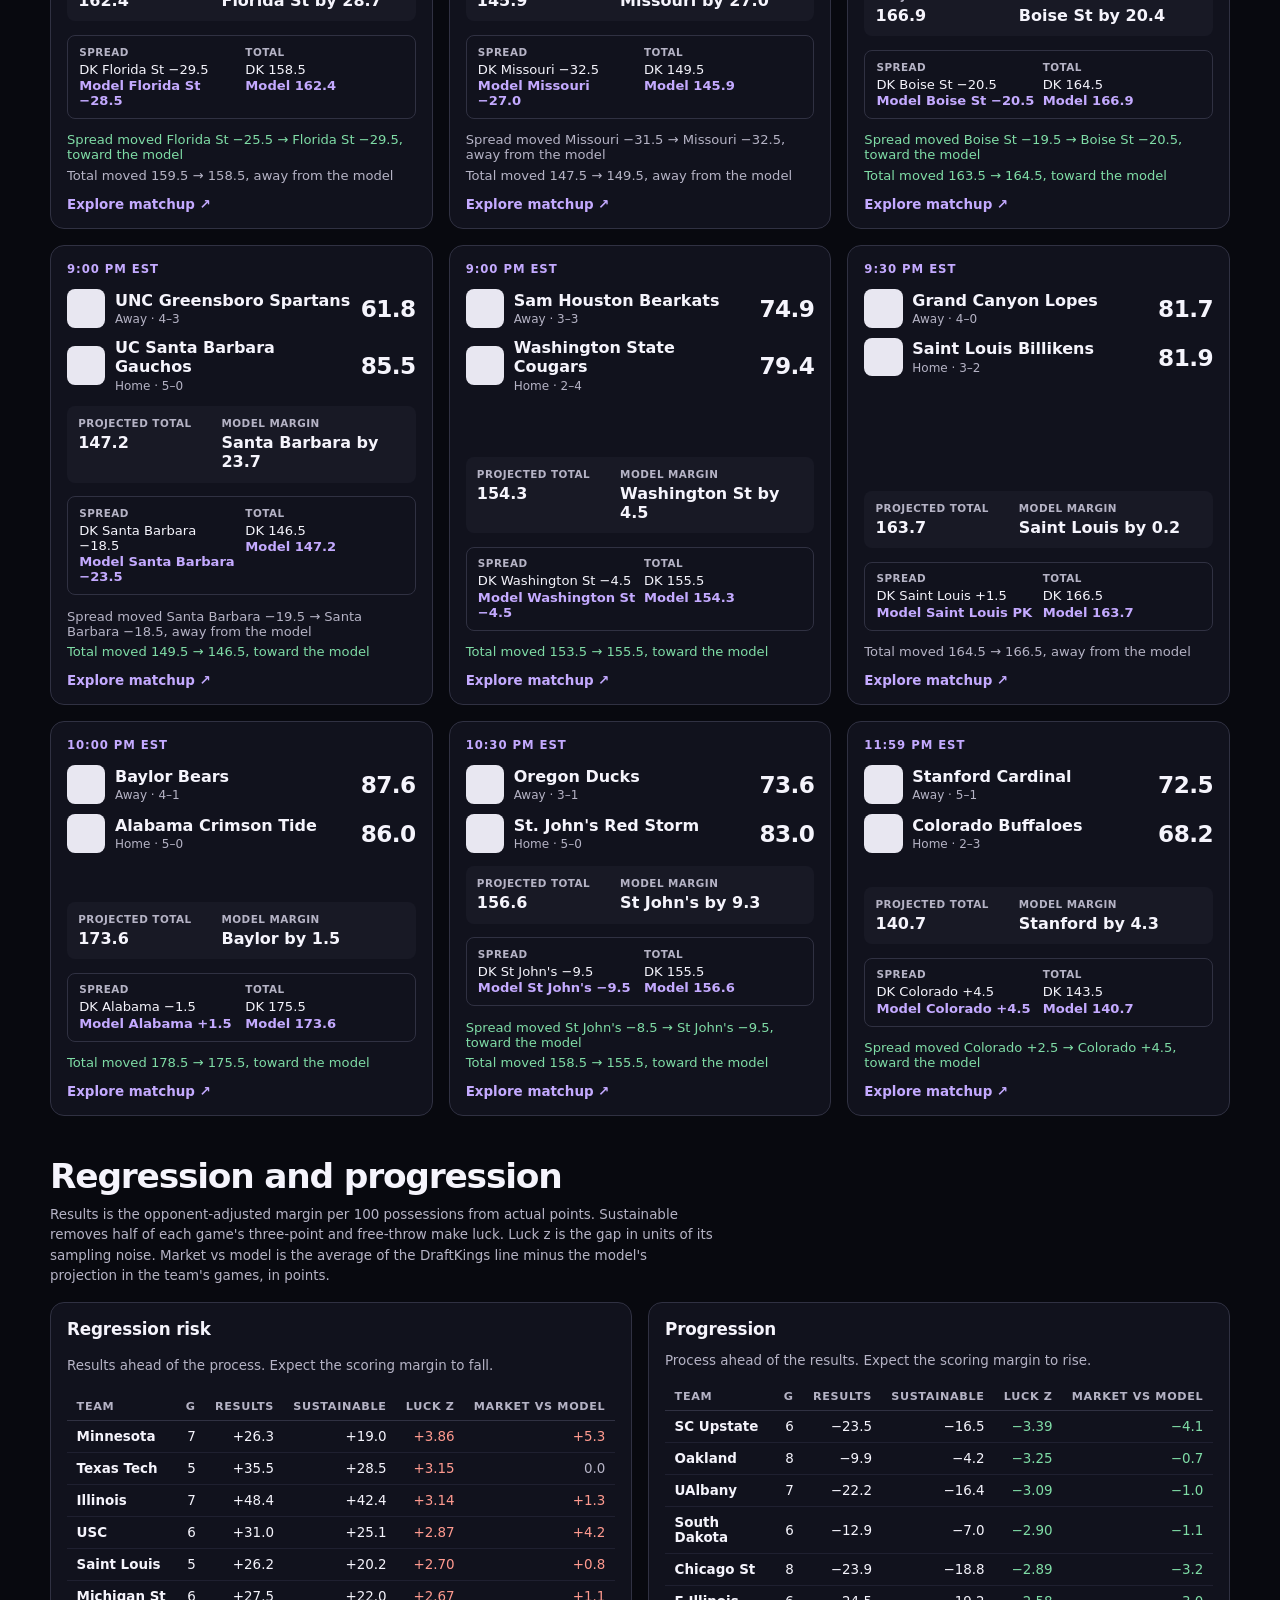
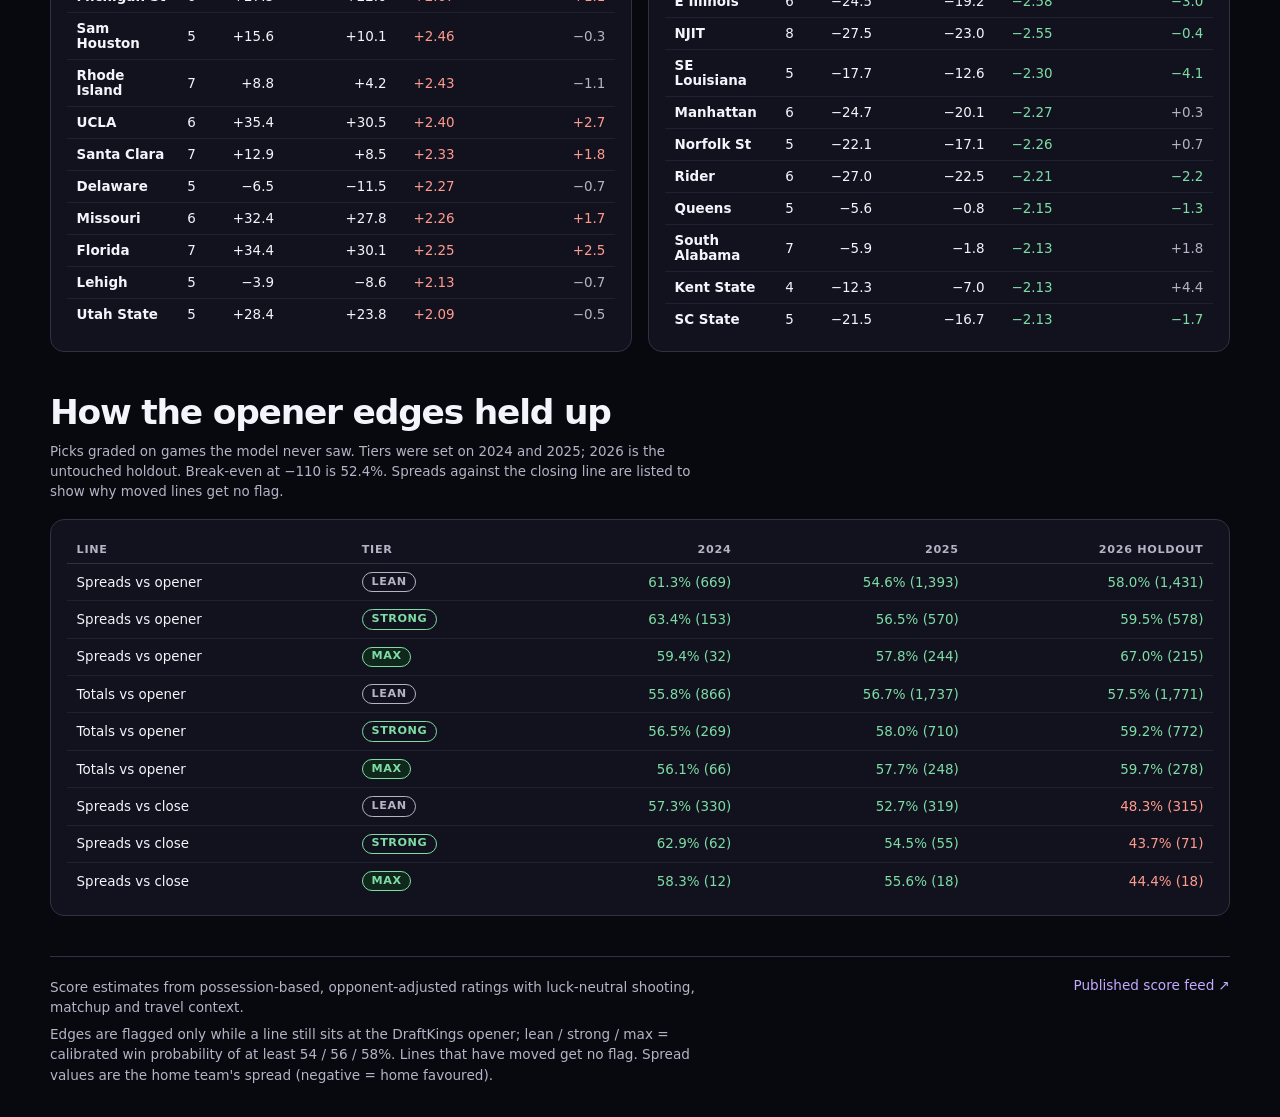
==== commit 6cb615aa: "Show the model's season-to-date record on the dashboard A new "This season so far" section reads the" ====
--- a/docs/index.html
+++ b/docs/index.html
@@ -6,7 +6,7 @@
   <meta name="description" content="Chase Analytics men's college basketball model: projections against DraftKings lines, opener edges, and regression and progression risk.">
   <title>CBB Model Dashboard | Chase Analytics</title>
   <link rel="stylesheet" href="./dashboard.css">
-  <script type="module" src="./dashboard.js?v=20261119"></script>
+  <script type="module" src="./dashboard.js?v=20261122-deployed-feed"></script>
 </head>
 <body>
   <header class="site-header">
@@ -106,6 +106,27 @@
       </div>
     </section>
 
+    <section class="board" id="forward" aria-labelledby="forward-title" hidden>
+      <div class="board-heading">
+        <h2 id="forward-title">This season so far</h2>
+        <p class="panel-note">Every completed game this season, projected only from games before it. Error is the average miss in points on the same DraftKings-priced games. The side record counts the model's side of each line; tiers are the opener flags as they would have fired.</p>
+      </div>
+      <div class="panel">
+        <div class="table-wrap">
+          <table class="data-table">
+            <thead><tr><th scope="col">Line</th><th scope="col" class="num">Games</th><th scope="col" class="num">Model error</th><th scope="col" class="num">DraftKings error</th><th scope="col" class="num">Model side</th></tr></thead>
+            <tbody id="forward-rows"></tbody>
+          </table>
+        </div>
+        <div class="table-wrap">
+          <table class="data-table">
+            <thead><tr><th scope="col">Opener tier</th><th scope="col" class="num">Spreads</th><th scope="col" class="num">Totals</th></tr></thead>
+            <tbody id="forward-tiers"></tbody>
+          </table>
+        </div>
+      </div>
+    </section>
+
     <section class="board" id="record" aria-labelledby="record-title" hidden>
       <div class="board-heading">
         <h2 id="record-title">How the opener edges held up</h2>
